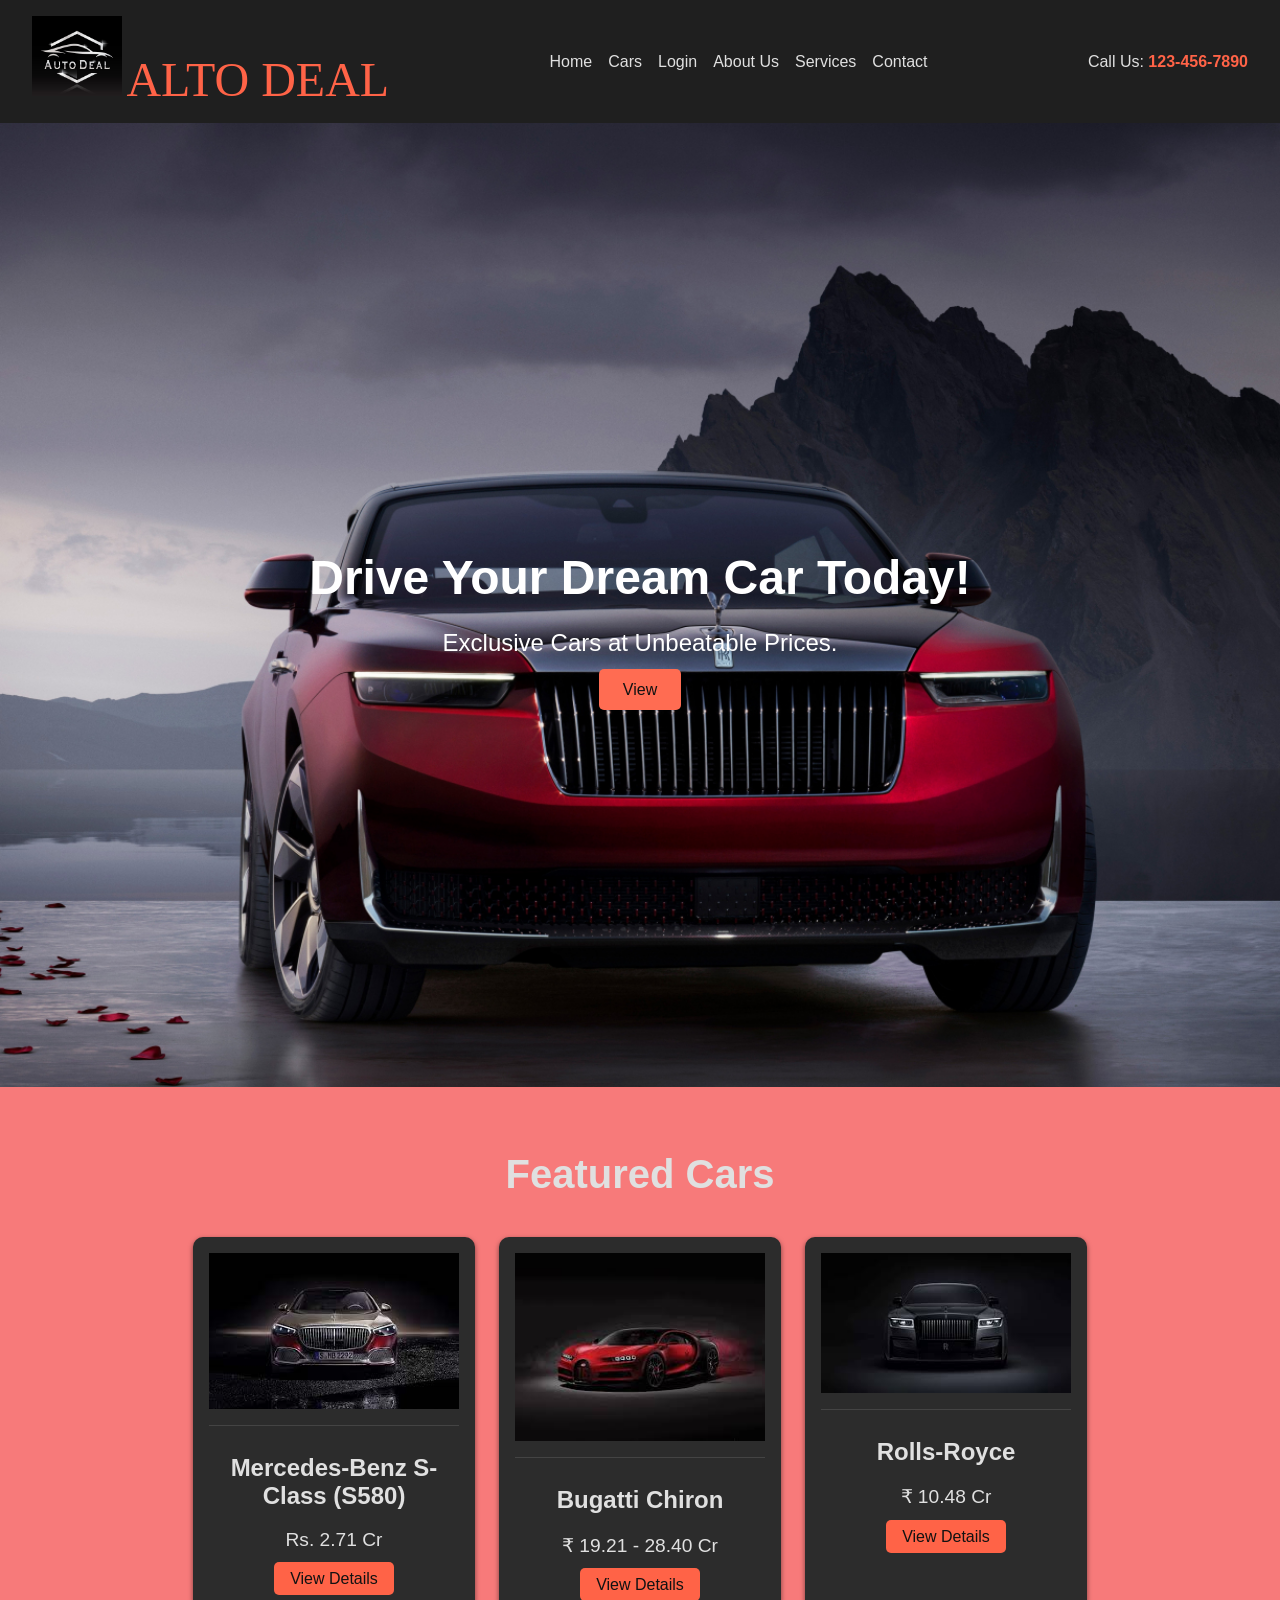
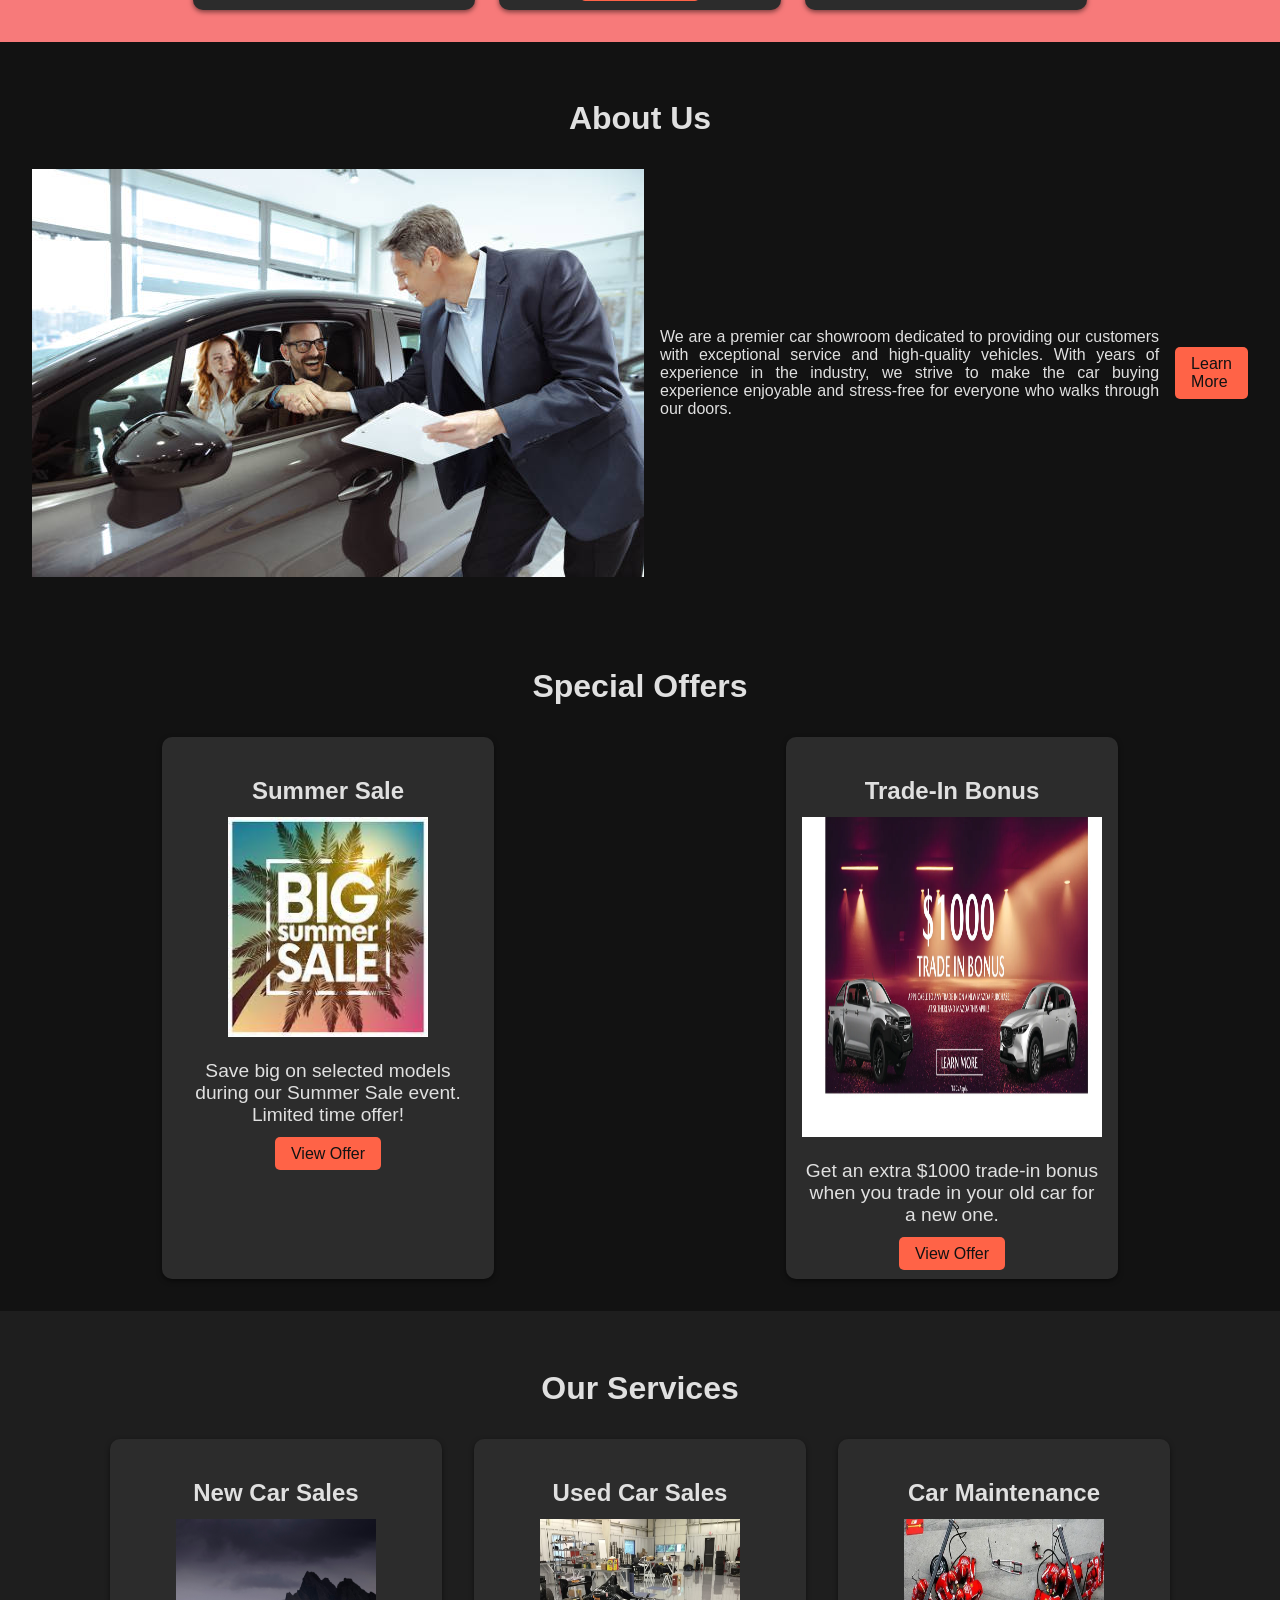
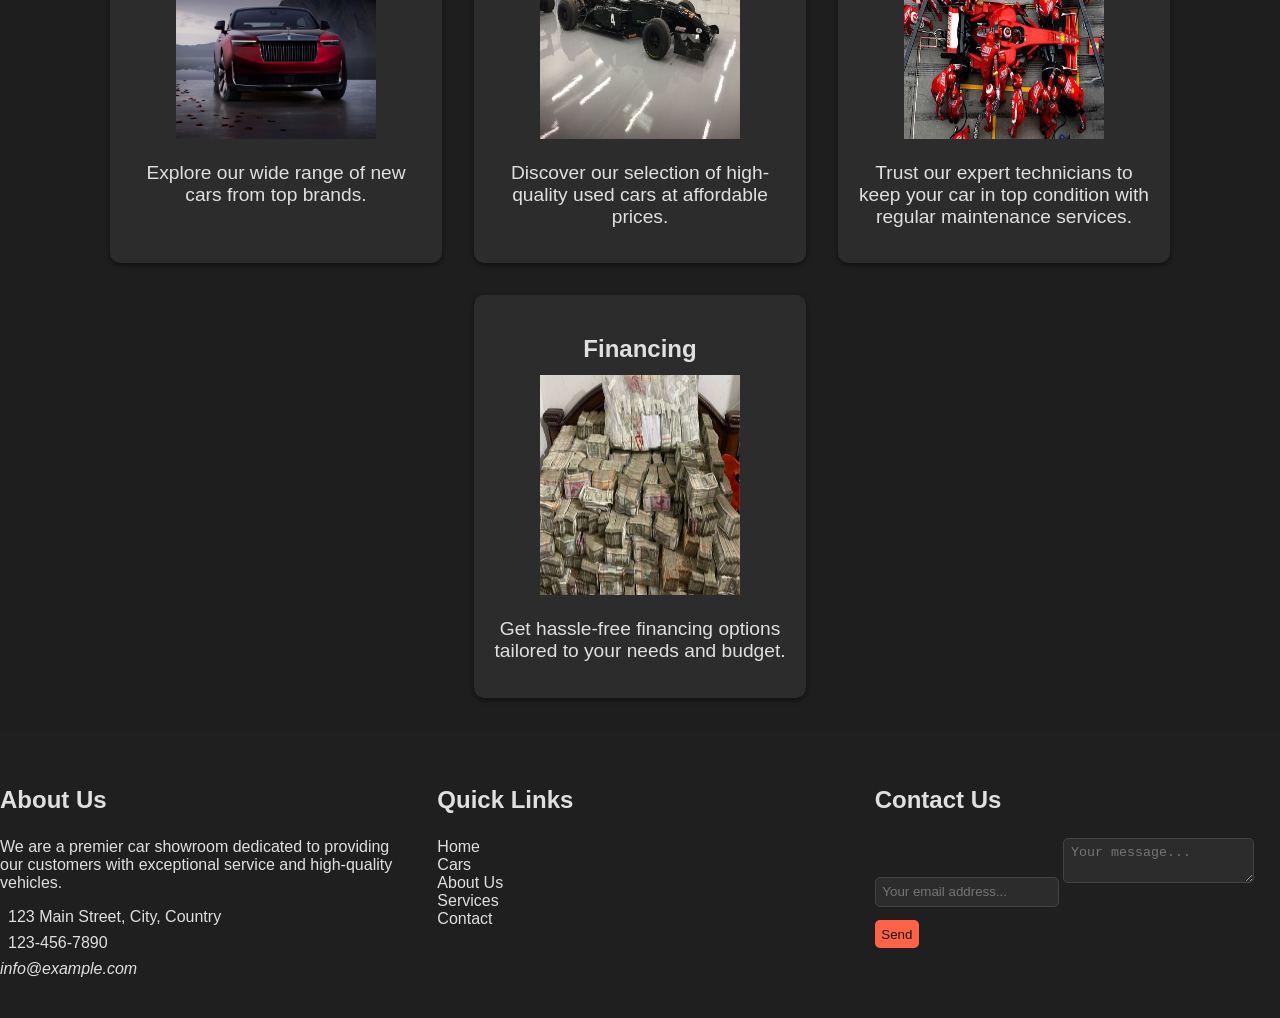
==== index.html @ 97eeb575 "Add files via upload" ====
<!DOCTYPE html>
<html lang="en">
<head>
    <meta charset="UTF-8">
    <meta name="viewport" content="width=device-width, initial-scale=1.0">
    <title>ALTO DEAL</title>
    <link rel="stylesheet" href="car.css">
</head>
<body> 
    <header>
        <div class="logo">
           <img src="logo.jpg" alt="logo" style="width:90px; height:80px;">
            <a href="#">ALTO DEAL</a>
        </div>
        <nav>
            <ul>
                <li><a href="car.html">Home</a></li>
	 <li><a href="#featured-cars">Cars</a></li>
	 <li><a href="login.html">Login</a></li>
                <li><a href="#about">About Us</a></li>
                <li><a href="#services">Services</a></li>
                <li><a href="#contact">Contact</a></li>
            </ul>
        </nav>
        <div class="contact-info">
            <p>Call Us: <a href="tel:1234567890">123-456-7890</a></p>
        </div>
    </header>
<main>
    <section id="hero">
        <div class="hero-content">
            <h1>Drive Your Dream Car Today!</h1>
            <p>Exclusive Cars at Unbeatable Prices.</p>
            <a href="#featured-cars" class="cta-button">View </a>
        </div>
    </section>

    <section id="featured-cars">
        <h2>Featured Cars</h2>
        <div class="car-carousel">
            <div class="car-item">
                <img src="m2.jpeg" alt="Car 1">
                <h3>Mercedes-Benz S-Class (S580)</h3>
                <p> Rs. 2.71 Cr</p>
                <a href="m1.html" class="view-details">View Details</a>
            </div>
            <div class="car-item">
                <img src="b2.jpeg" alt="Car 2">
                <h3>Bugatti Chiron</h3>
                <p>₹ 19.21 - 28.40 Cr</p>
                <a href="b1.html" class="view-details">View Details</a>
            </div>
            <div class="car-item">
                <img src="r1.jpeg" alt="Car 3">
                <h3>Rolls-Royce</h3>
                <p> ₹ 10.48 Cr</p>
                <a href="r1.html" class="view-details">View Details</a>
            </div>
        </div>
    </section>
<section id="about">
    <h2>About Us</h2>
    <div class="about-content">
        <img src="about.jpg" alt="About Us">
        <p>We are a premier car showroom dedicated to providing our customers with exceptional service and high-quality vehicles. With years of experience in the industry, we strive to make the car buying experience enjoyable and stress-free for everyone who walks through our doors.</p>
        <a href="about.html" class="learn-more">Learn More</a>
    </div>
</section>
<section id="special-offers">
    <h2>Special Offers</h2>
    <div class="offers-content">
        <div class="offer">
            <h3>Summer Sale</h3>
             <img src="summer.jpeg" alt="service" style="width:200px;height:220px;">
            <p>Save big on selected models during our Summer Sale event. Limited time offer!</p>
            <a href="#" class="view-offer">View Offer</a>
        </div>
        <div class="offer">
            <h3>Trade-In Bonus</h3>
 <img src="trade.webp" alt="service" style="width:300px;height:320px;">
            <p>Get an extra $1000 trade-in bonus when you trade in your old car for a new one.</p>
            <a href="#" class="view-offer">View Offer</a>
        </div>
        <!-- Additional offers go here -->
    </div>
</section>
<section id="services">
    <h2>Our Services</h2>
    <div class="services-list">
        <div class="service">
            <i class="fas fa-car"></i>
            <h3>New Car Sales</h3>
              <img src="car01.jpg" alt="service" style="width:200px;height:220px;">
            <p>Explore our wide range of new cars from top brands.</p>
        </div>
        <div class="service">
            <i class="fas fa-car"></i>
            <h3>Used Car Sales</h3>
            <a href="index.html">
             <img src="used.jpg" alt="service" style="width:200px;height:220px;"/>
        </a>
            <p>Discover our selection of high-quality used cars at affordable prices.</p>
        </div>
        <div class="service">
            <i class="fas fa-wrench"></i>
            <h3>Car Maintenance</h3>
            <img src="service.webp" alt="service" style="width:200px;height:220px;">
            <p>Trust our expert technicians to keep your car in top condition with regular maintenance services.</p>
        </div>
        <div class="service">
            <i class="fas fa-credit-card"></i>
            <h3>Financing</h3>
 <img src="cash.jpg" alt="service" style="width:200px;height:220px;">
            <p>Get hassle-free financing options tailored to your needs and budget.</p>
        </div>
        <!-- Add more services as needed -->
    </div>
</section>
</main>
<footer>
    <div class="footer-content">
        <div class="footer-section about">
            <h3>About Us</h3>
            <p>We are a premier car showroom dedicated to providing our customers with exceptional service and high-quality vehicles.</p>
            <div class="contact">
                <span><i class="fas fa-map-marker-alt"></i> 123 Main Street, City, Country</span>
                <span><i class="fas fa-phone"></i> 123-456-7890</span>
                <span><i >info@example.com</i> </span>
            </div>
        </div>
        <div class="footer-section links">
            <h3>Quick Links</h3>
            <ul>
                <li><a href="#">Home</a></li>
                <li><a href="#featured-cars">Cars</a></li>
                <li><a href="#">About Us</a></li>
                <li><a href="#">Services</a></li>
                <li><a href="#">Contact</a></li>
            </ul>
        </div>
         <div class="footer-section contact-form">
            <h3>Contact Us</h3>
            <form action="car.html" method="post">
                <input type="email" name="email" class="text-input contact-input" placeholder="Your email address...">
                <textarea name="message" class="text-input contact-input" placeholder="Your message..."></textarea>
                <button type="submit" class="btn">
                    Send
                </button>
            </form>
        </div>
    </div>
</footer>
</body>
</html>
---- car.css ----
body  {
    font-family: Arial, sans-serif;
    margin: 0;
    padding: 0;
}

body {
    background-color: #121212;
    color: #e0e0e0;
}

header {
    display: flex;
    justify-content: space-between;
    align-items: center;
    padding: 1em 2em;
    background-color: #1f1f1f;
    color: #e0e0e0;
}

header .logo a {
    font-size: 3em;
    color: #ff6347;
    text-decoration: none;
    font-family: Brush Script MT, italic;
}

header nav ul {
    list-style: none;
    display: flex;
    gap: 1em;
    margin: 0;
    padding: 0;
}

header nav ul li a {
    color: #e0e0e0;
    text-decoration: none;
    font-size: 1em;
}

header nav ul li a:hover {
    color: #ff6347;
    text-decoration: underline;
}

header .contact-info a {
    color: #ff6347;
    text-decoration: none;
    font-weight: bold;
}

#hero {
      background: url('car01.jpg') no-repeat center center/cover;
    height: 100vh;
    display: flex;
    justify-content: center;
    align-items: center;
    color: #fff;
    text-align: center;
}

#hero h1 {
    font-size: 3em;
    margin-bottom: 0.5em;
}

#hero p {
    font-size: 1.5em;
    margin-bottom: 1em;
}

.cta-button {
    padding: 0.75em 1.5em;
    background-color: #ff6c52;
    color: #121212;
    text-decoration: none;
    font-size: 1em;
    border-radius: 5px;
}

.cta-button:hover {
    background-color: #ec4204;
}

#featured-cars {
    padding: 2em;
    background-color: #ff7e7ef6;
    text-align: center;
}

#featured-cars h2 {
    font-size: 2.5em;
    margin-bottom: 1em;
}

.car-carousel {
    display: flex;
    justify-content: center;
    gap: 1.5em;
    flex-wrap: wrap;
}

.car-item {
    background-color: #2c2c2c;
    border-radius: 10px;
    box-shadow: 0 2px 5px rgba(0, 0, 0, 0.5);
    overflow: hidden;
    text-align: center;
    padding: 1em;
    width: 250px;
}

.car-item img {
    width: 100%;
    height: auto;
    border-bottom: 1px solid #444;
    padding-bottom: 1em;
}

.car-item h3 {
    font-size: 1.5em;
    margin: 1em 0 0.5em;
}

.car-item p {
    font-size: 1.2em;
    margin-bottom: 1em;
    color: #e0e0e0;
}

.car-item .view-details {
    padding: 0.5em 1em;
    background-color: #ff6347;
    color: #121212;
    text-decoration: none;
    border-radius: 5px;
    transition: background-color 0.3s;
}

.car-item .view-details:hover {
    background-color: #ff4500;
}

/* Common styles for sections */
section {
    padding: 2em;
}

h2 {
    text-align: center;
    font-size: 2em;
    margin-bottom: 1em;
}

/* About Us Section */
#about .about-content {
    display: flex;
    align-items: center;
    gap: 1em;
    text-align: justify;
}

#about img {
    max-width: 100%;
}

#about .learn-more {
    padding: 0.5em 1em;
    background-color: #ff6347;
    color: #121212;
    text-decoration: none;
    border-radius: 5px;
    transition: background-color 0.3s;
}

#about .learn-more:hover {
    background-color: #ff4500;
}

/* Inventory Highlights Section */
#inventory-highlights .inventory-grid {
    display: flex;
    justify-content: center;
    gap: 1.5em;
    flex-wrap: wrap;
}

#inventory-highlights .car-item {
    background-color: #2c2c2c;
    border-radius: 10px;
    box-shadow: 0 2px 5px rgba(0, 0, 0, 0.5);
    overflow: hidden;
    text-align: center;
    padding: 1em;
    width: 250px;
}

#inventory-highlights .car-item img {
    width: 100%;
    height: auto;
    border-bottom: 1px solid #444;
    padding-bottom: 1em;
}

#inventory-highlights .car-item h3 {
    font-size: 1.5em;
    margin: 1em 0 0.5em;
}

#inventory-highlights .car-item p {
    font-size: 1.2em;
    margin-bottom: 1em;
    color: #e0e0e0;
}

#inventory-highlights .car-item .view-details {
    padding: 0.5em 1em;
    background-color: #ff6347;
    color: #121212;
    text-decoration: none;
    border-radius: 5px;
    transition: background-color 0.3s;
}

#inventory-highlights .car-item .view-details:hover {
    background-color: #ff4500;
}

/* Special Offers Section */
#special-offers .offers-content {
    display: flex;
    justify-content: space-around;
    gap: 2em;
    flex-wrap: wrap;
}

#special-offers .offer {
    background-color: #2c2c2c;
    border-radius: 10px;
    padding: 1em;
    text-align: center;
    width: 300px;
    box-shadow: 0 2px 5px rgba(0, 0, 0, 0.5);
}

#special-offers .offer h3 {
    font-size: 1.5em;
    margin-bottom: 0.5em;
}

#special-offers .offer p {
    font-size: 1.2em;
    margin-bottom: 1em;
}

#special-offers .offer .view-offer {
    padding: 0.5em 1em;
    background-color: #ff6347;
    color: #121212;
    text-decoration: none;
    border-radius: 5px;
    transition: background-color 0.3s;
}

#special-offers .offer .view-offer:hover {
    background-color: #ff4500;
}

/* Services Section */
#services {
    padding: 2em;
    text-align: center;
    background-color: #1e1e1e;
}

#services h2 {
    font-size: 2em;
    margin-bottom: 1em;
}

.services-list {
    display: flex;
    justify-content: center;
    gap: 2em;
    flex-wrap: wrap;
}

.service {
    background-color: #2c2c2c;
    border-radius: 10px;
    padding: 1em;
    text-align: center;
    width: 300px;
    box-shadow: 0 2px 5px rgba(0, 0, 0, 0.5);
}

.service i {
    font-size: 3em;
    margin-bottom: 0.5em;
    color: #ff6347;
}

.service h3 {
    font-size: 1.5em;
    margin-bottom: 0.5em;
}

.service p {
    font-size: 1.2em;
    margin-bottom: 1em;
}

/* Footer Section */
footer {
    background-color: #1f1f1f;
    color: #e0e0e0;
    padding: 2em 0;
}

.footer-content {
    display: flex;
    flex-wrap: wrap;
    justify-content: space-around;
    gap: 2em;
}

.footer-section {
    flex: 1;
    min-width: 250px;
}

.footer-section h3 {
    font-size: 1.5em;
    margin-bottom: 1em;
}

.footer-section.about .contact span {
    display: block;
    margin-bottom: 0.5em;
}

.footer-section.about .contact span i {
    margin-right: 0.5em;
}

.footer-section.links ul {
    list-style: none;
    padding: 0;
}

.footer-section.links ul li a {
    color: #e0e0e0;
    text-decoration: none;
    transition: color 0.3s;
}

.footer-section.links ul li a:hover {
    color: #ff6347;
}

.footer-section.contact-form form .text-input {
    padding: 0.5em;
    margin-bottom: 1em;
    border-radius: 5px;
    border: 1px solid #444;
    background-color: #2c2c2c;
    color: #e0e0e0;
}

.footer-section.contact-form form .btn {
    padding: 0.5em;
    background-color: #ff6347;
    color: #121212;
    border: none;
    border-radius: 5px;
    cursor: pointer;
    transition: background-color 0s;
}

.footer-section.contact-form form .btn:hover {
    background-color: #ff4500;
}

.footer-bottom {
    background-color: #222;
    text-align: center;
    padding: 0.5em 0;
}
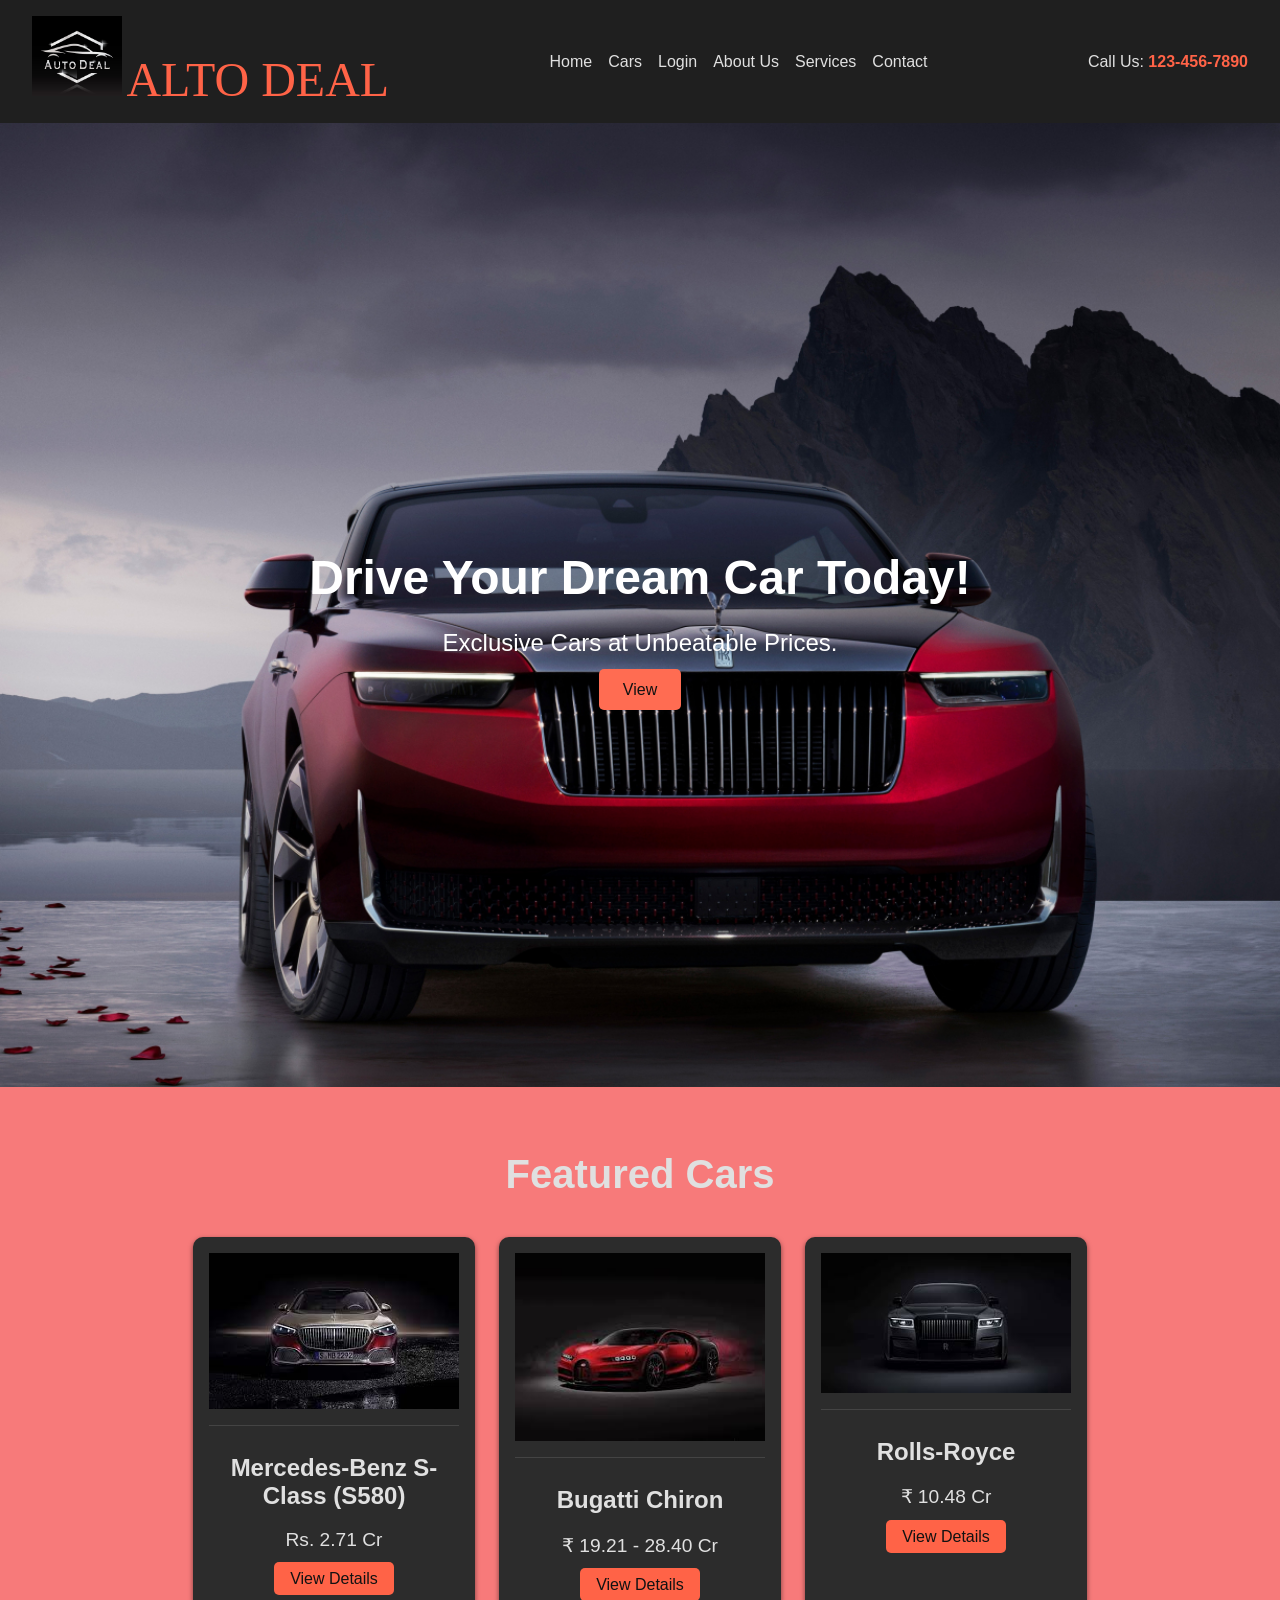
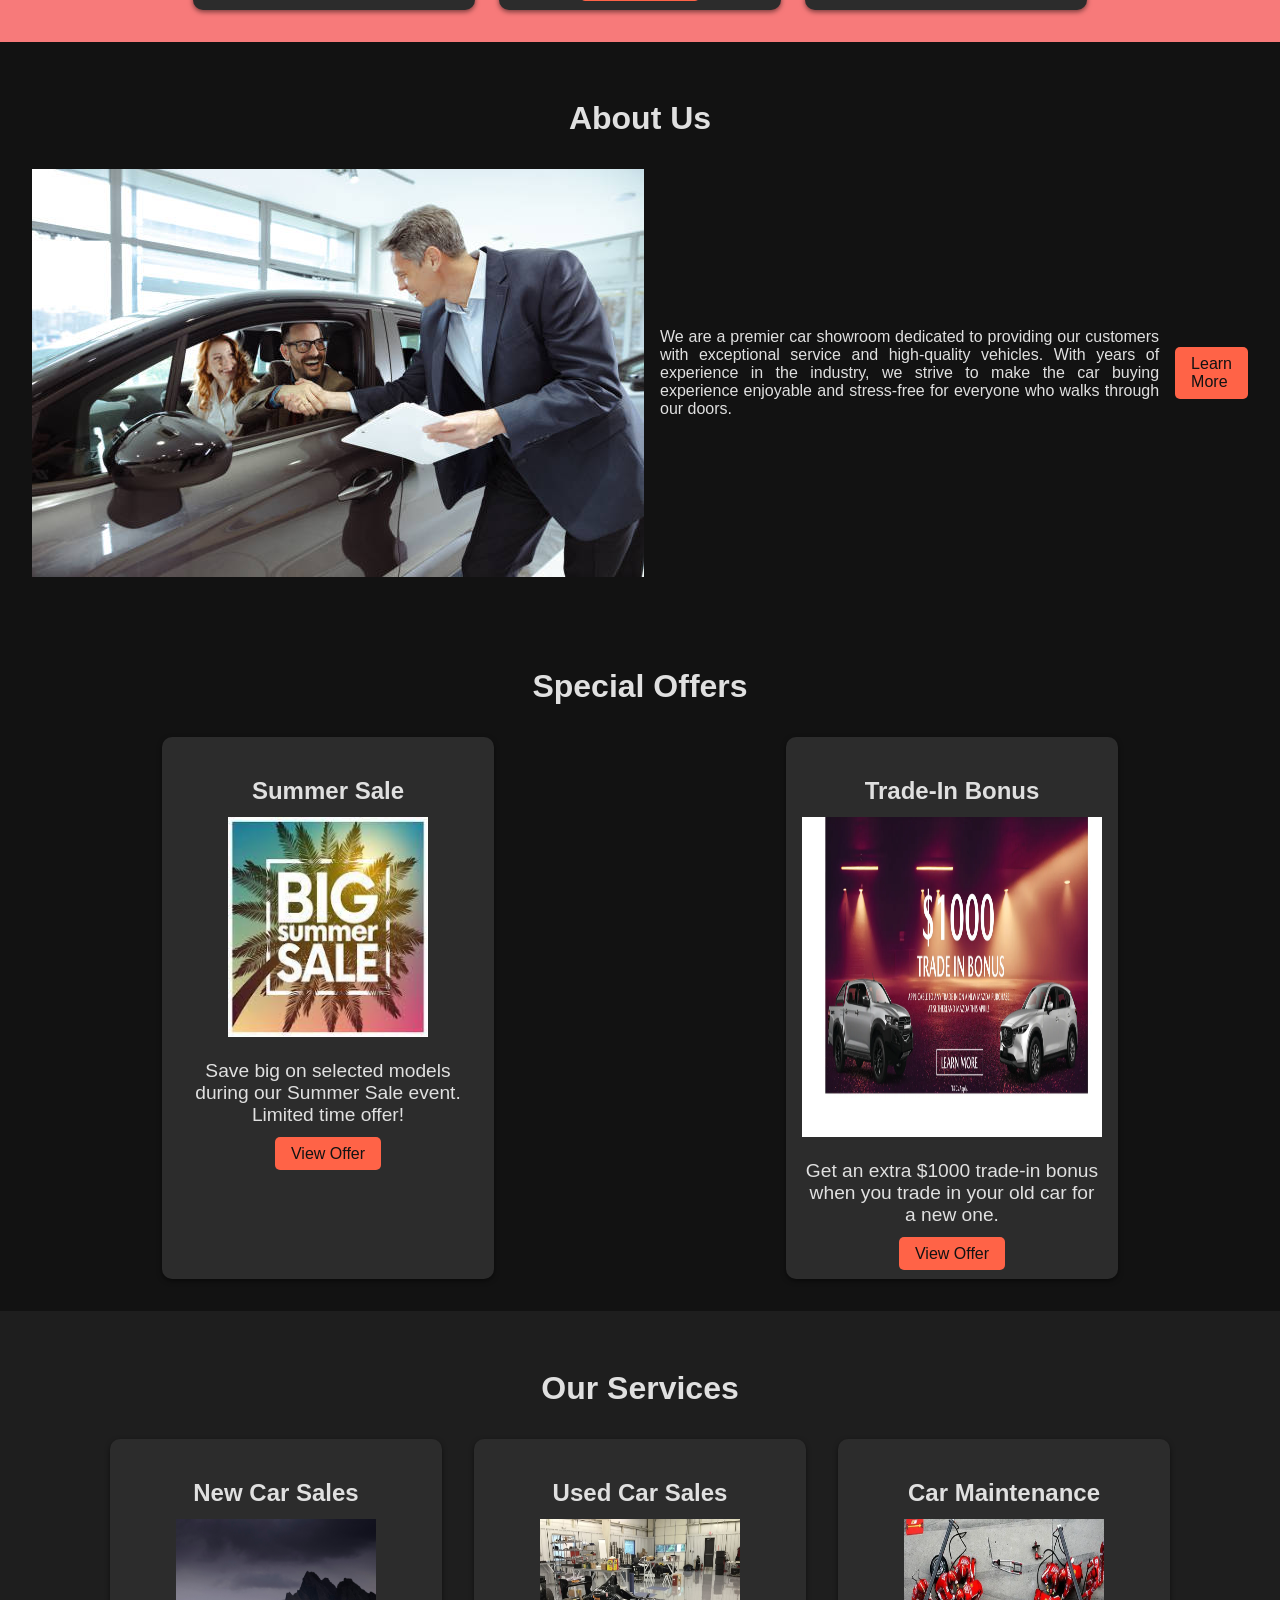
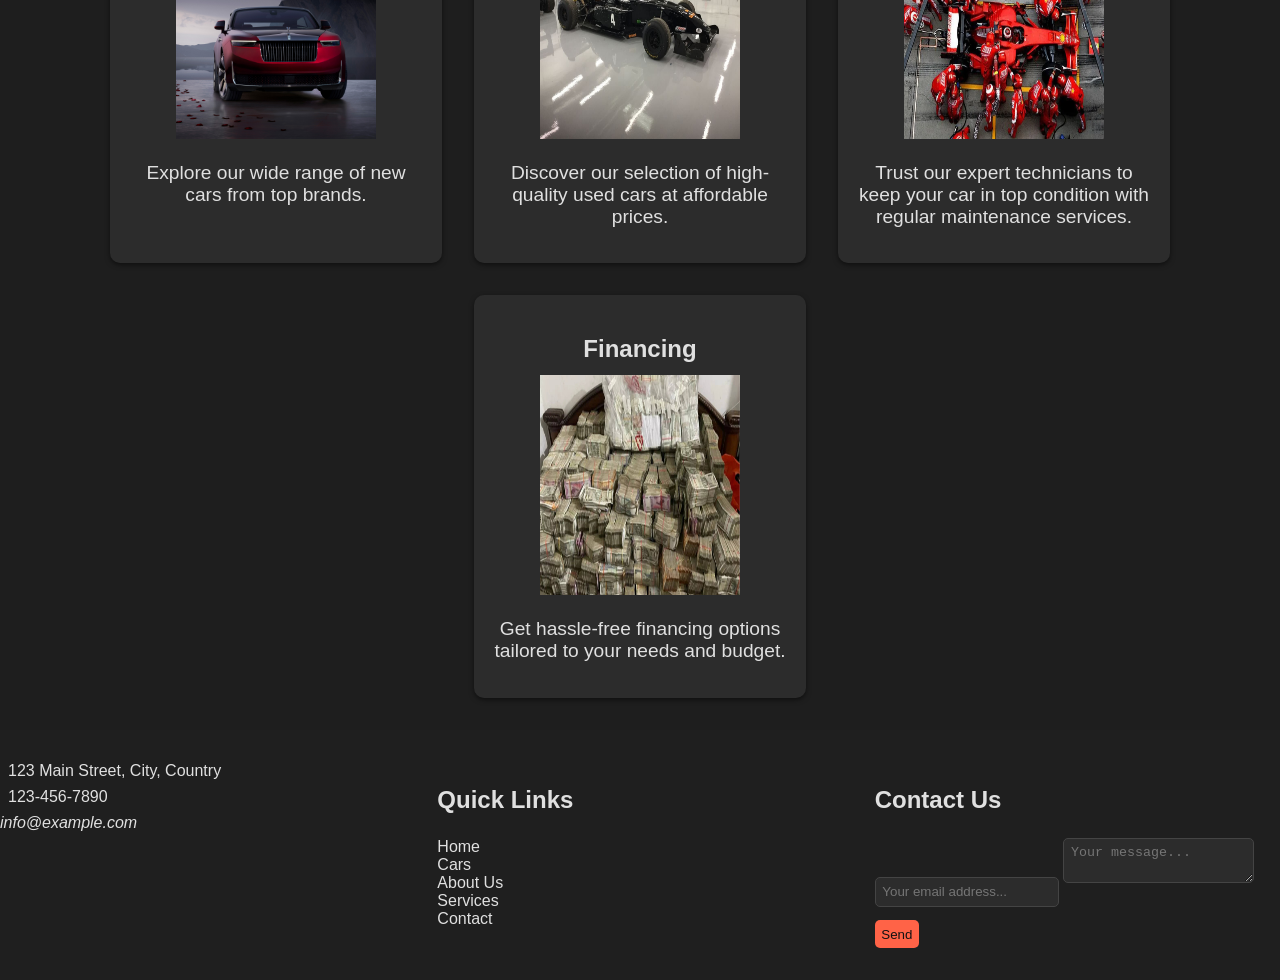
==== commit 6949e4c7: "footer  is updated" ====
--- a/index.html
+++ b/index.html
@@ -120,9 +120,7 @@
 <footer>
     <div class="footer-content">
         <div class="footer-section about">
-            <h3>About Us</h3>
-            <p>We are a premier car showroom dedicated to providing our customers with exceptional service and high-quality vehicles.</p>
-            <div class="contact">
+           <div class="contact">
                 <span><i class="fas fa-map-marker-alt"></i> 123 Main Street, City, Country</span>
                 <span><i class="fas fa-phone"></i> 123-456-7890</span>
                 <span><i >info@example.com</i> </span>
@@ -152,3 +150,4 @@
 </footer>
 </body>
 </html>
+
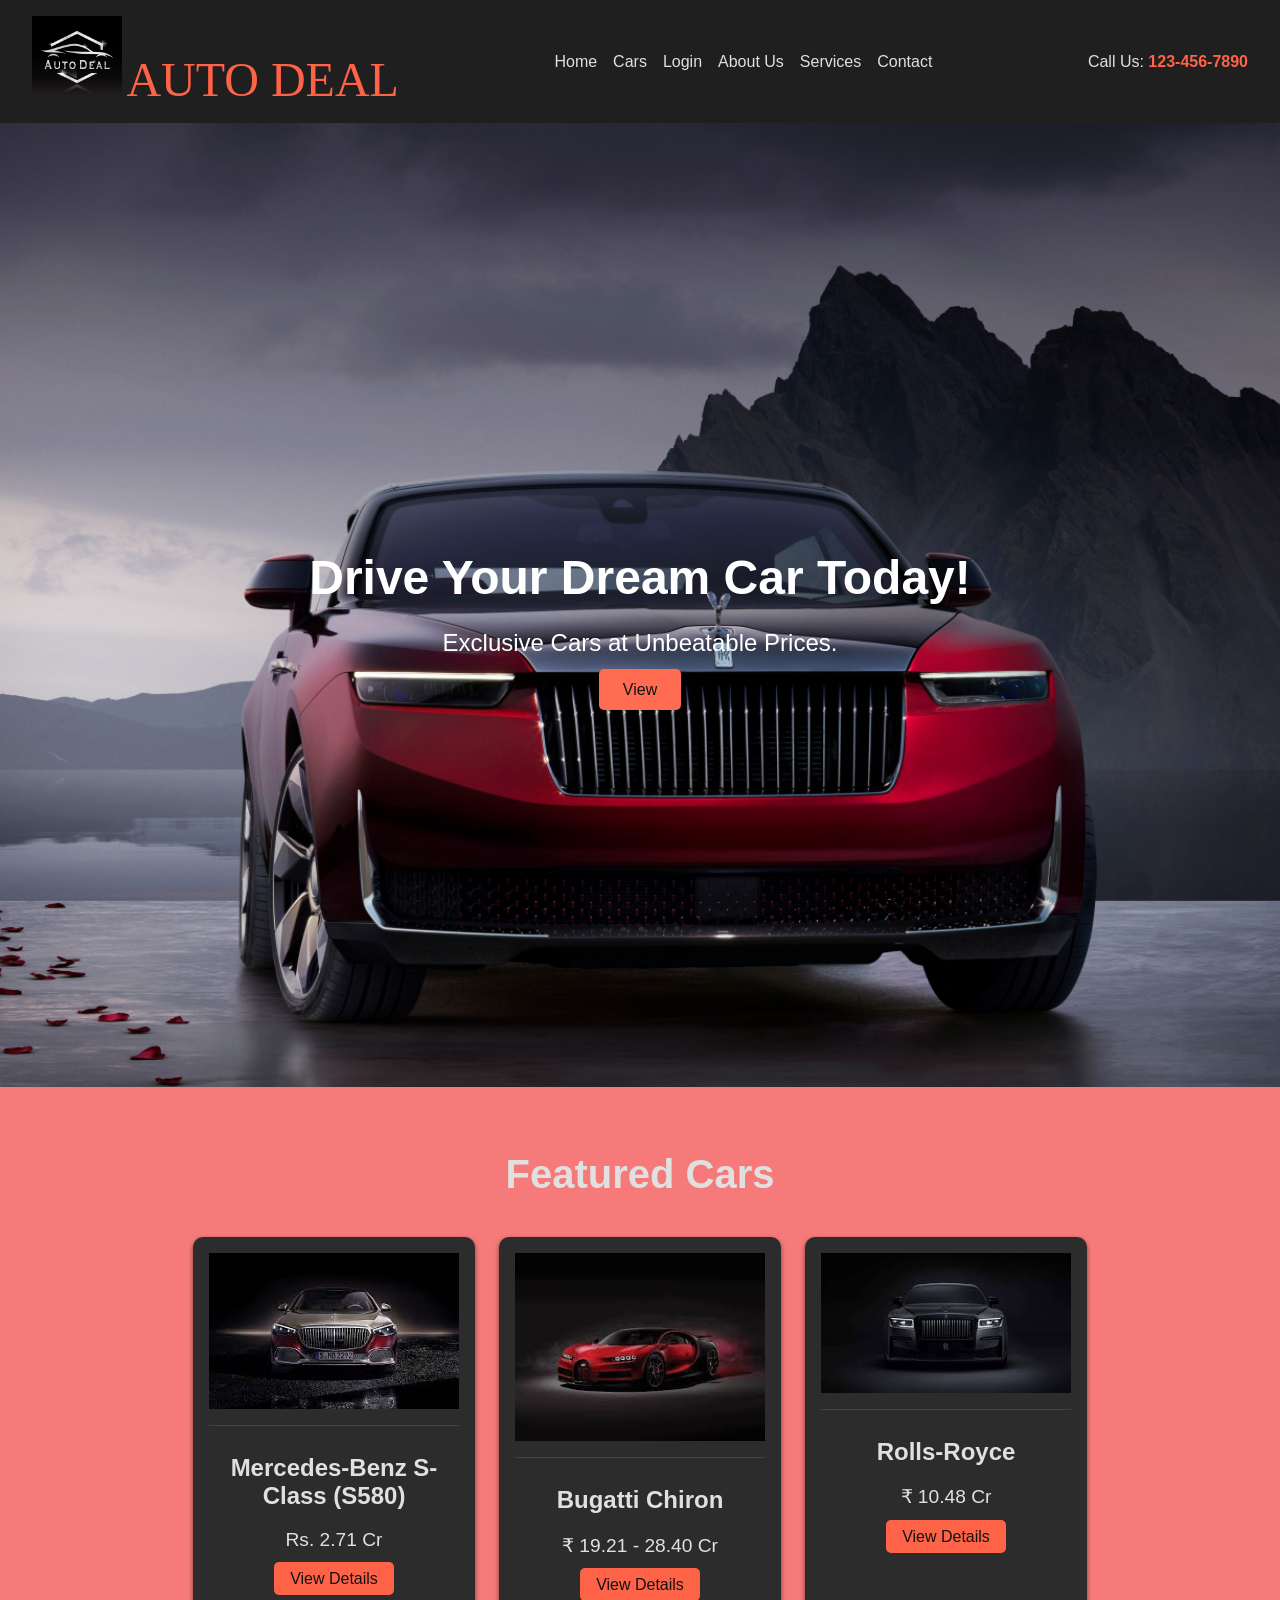
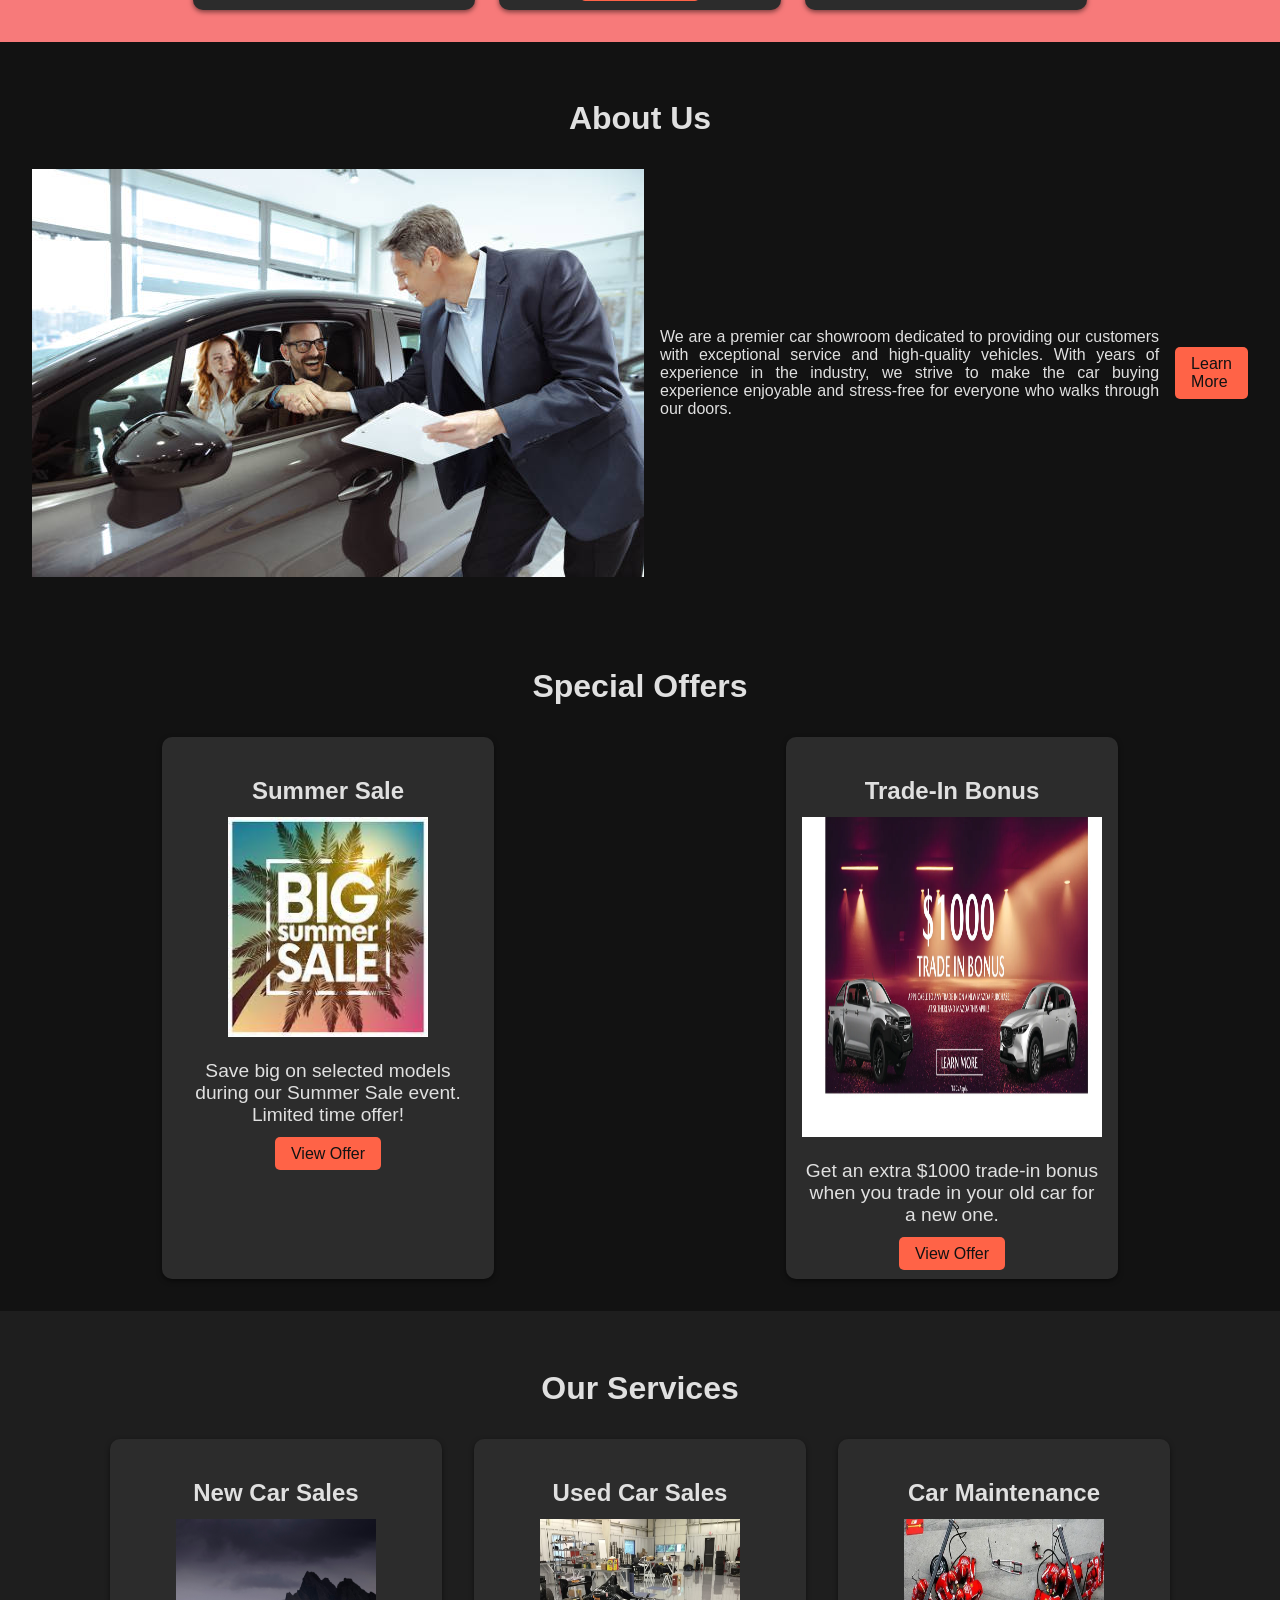
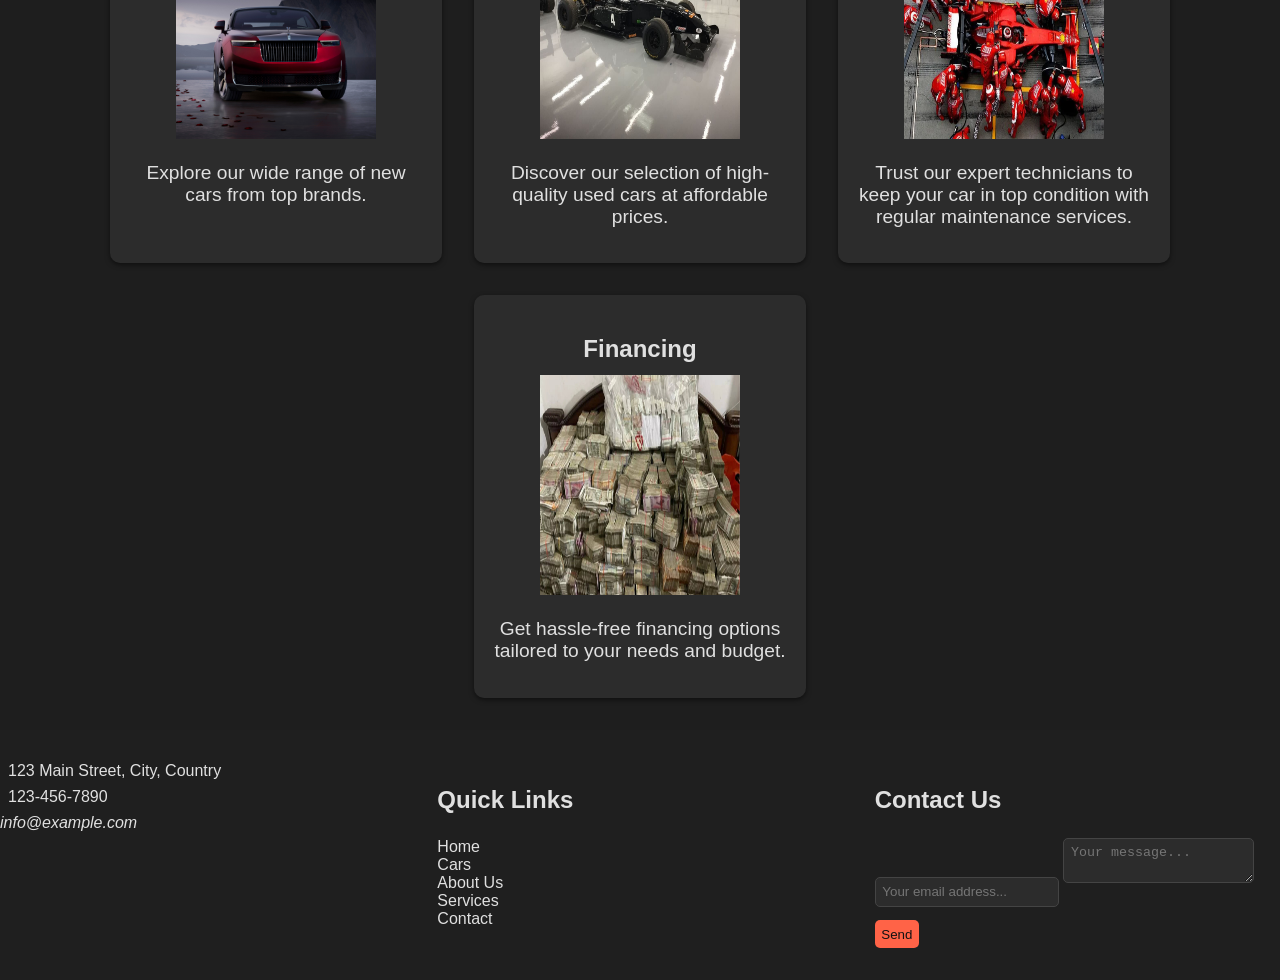
==== commit 62ebc9f6: "Change title from 'ALTO DEAL' to 'AUTO DEAL' Updated the title from 'ALTO DEAL' to 'AUTO DEAL' and m" ====
--- a/index.html
+++ b/index.html
@@ -3,14 +3,14 @@
 <head>
     <meta charset="UTF-8">
     <meta name="viewport" content="width=device-width, initial-scale=1.0">
-    <title>ALTO DEAL</title>
+    <title>AUTO DEAL</title>
     <link rel="stylesheet" href="car.css">
 </head>
 <body> 
     <header>
         <div class="logo">
            <img src="logo.jpg" alt="logo" style="width:90px; height:80px;">
-            <a href="#">ALTO DEAL</a>
+            <a href="#">AUTO DEAL</a>
         </div>
         <nav>
             <ul>
@@ -151,3 +151,4 @@
 </body>
 </html>
 
+
